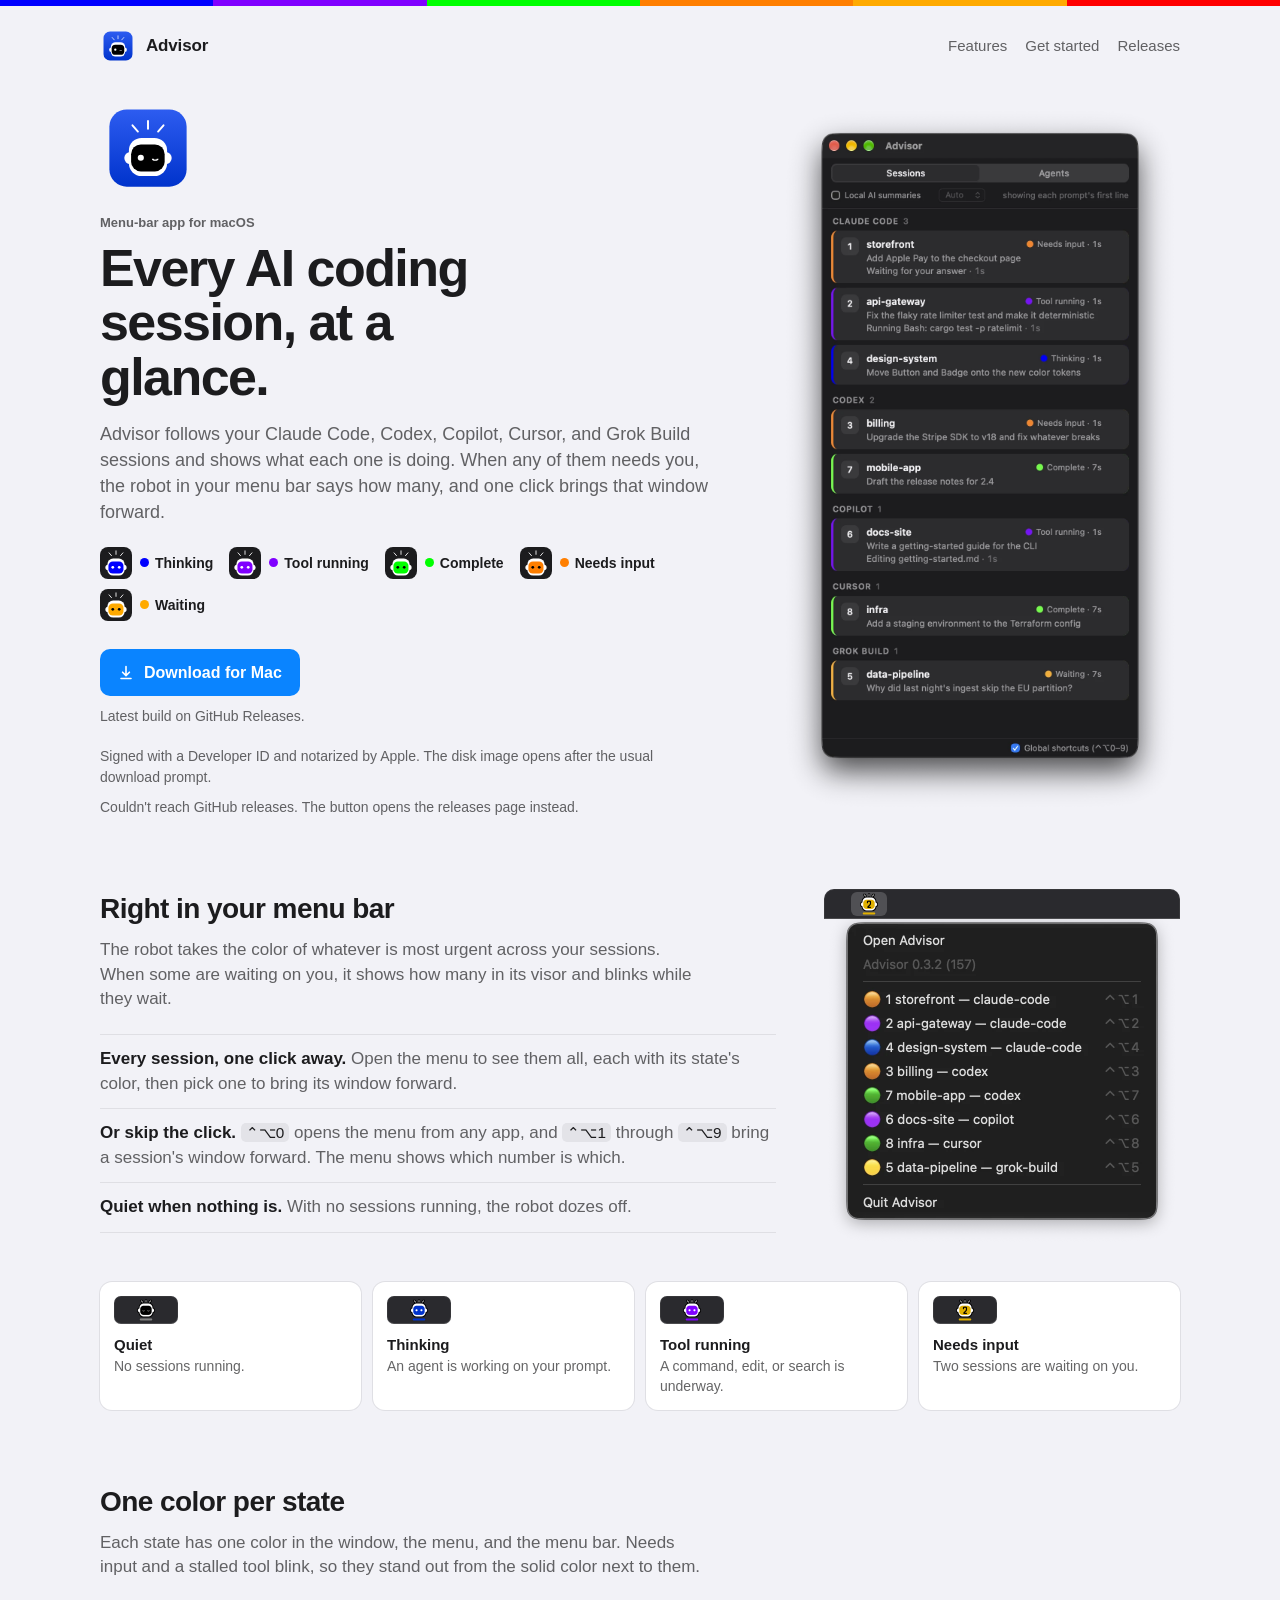
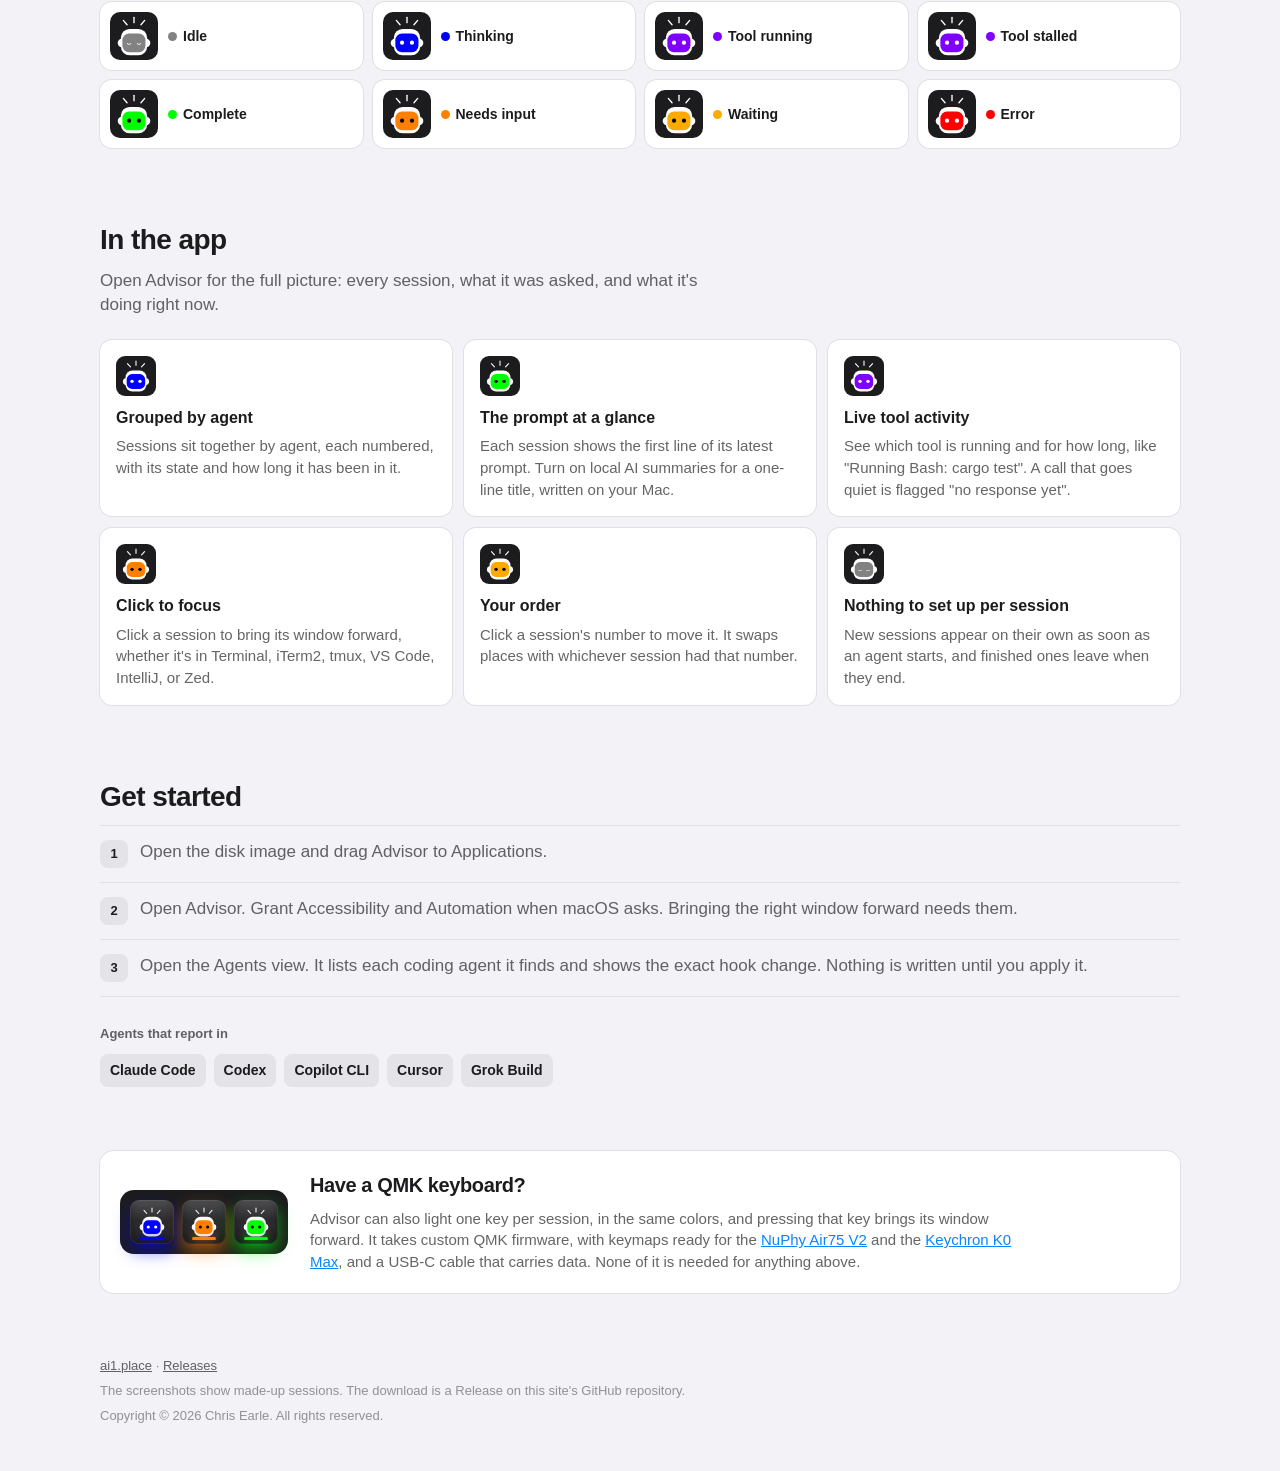
==== advisor/index.html @ d96a09c1 "Give Advisor its own pages and add an ai1.place homepage Advisor moves to /advisor/ with its own sty" ====
<!DOCTYPE html>
<html lang="en">
<head>
  <meta charset="utf-8">
  <meta name="viewport" content="width=device-width, initial-scale=1">
  <title>Advisor: Every AI coding session, at a glance</title>
  <meta name="description" content="Advisor is a menu-bar app for macOS that shows what each Claude Code, Codex, Copilot, Cursor, and Grok Build session is doing, and which ones need you.">
  <meta property="og:site_name" content="Advisor">
  <meta property="og:type" content="website">
  <meta property="og:url" content="https://ai1.place/advisor/">
  <meta property="og:title" content="Every AI coding session, at a glance">
  <meta property="og:description" content="Advisor is a menu-bar app for macOS that shows what each Claude Code, Codex, Copilot, Cursor, and Grok Build session is doing, and which ones need you.">
  <meta property="og:image" content="https://ai1.place/advisor/images/og.png">
  <meta property="og:image:type" content="image/png">
  <meta property="og:image:width" content="1200">
  <meta property="og:image:height" content="1200">
  <meta property="og:image:alt" content="Advisor app icon">
  <meta name="theme-color" content="#f2f2f7" media="(prefers-color-scheme: light)">
  <meta name="theme-color" content="#1c1c1e" media="(prefers-color-scheme: dark)">
  <link rel="icon" href="/advisor/images/app-icon.svg" type="image/svg+xml">
  <link rel="apple-touch-icon" href="/advisor/images/apple-touch-icon.png">
  <link rel="stylesheet" href="/advisor/style.css">
</head>
<body>
  <div class="leds" aria-hidden="true">
    <span style="background:#0000FF"></span>
    <span style="background:#8000FF"></span>
    <span style="background:#00FF00"></span>
    <span style="background:#FF7F00"></span>
    <span style="background:#FFAA00"></span>
    <span style="background:#FF0000"></span>
  </div>

  <div class="wrap">
    <header>
      <a class="brand" href="/advisor/">
        <img src="/advisor/images/app-icon.svg" width="36" height="36" alt="">
        Advisor
      </a>
      <nav aria-label="Advisor">
        <a href="#features">Features</a>
        <a href="#get-started">Get started</a>
        <a href="https://github.com/ai1place/ai1place.github.io/releases">Releases</a>
      </nav>
    </header>

    <main>
      <div class="hero">
        <div>
          <img class="hero-icon" src="/advisor/images/app-icon.svg" width="96" height="96" alt="">
          <p class="eyebrow">Menu-bar app for macOS</p>
          <h1>Every AI coding session, at a glance.</h1>
          <p class="lede">Advisor follows your Claude Code, Codex, Copilot, Cursor, and Grok Build sessions and shows what each one is doing. When any of them needs you, the robot in your menu bar says how many, and one click brings that window forward.</p>

          <ul class="hero-states" aria-label="Session states">
            <li><span class="face"><img src="/advisor/images/mood-working.svg" alt=""></span><span class="state-name"><i class="dot" style="--led:#0000FF"></i>Thinking</span></li>
            <li><span class="face"><img src="/advisor/images/mood-tool.svg" alt=""></span><span class="state-name"><i class="dot" style="--led:#8000FF"></i>Tool running</span></li>
            <li><span class="face"><img src="/advisor/images/mood-done.svg" alt=""></span><span class="state-name"><i class="dot" style="--led:#00FF00"></i>Complete</span></li>
            <li><span class="face"><img src="/advisor/images/mood-question.svg" alt=""></span><span class="state-name"><i class="dot blinking" style="--led:#FF7F00"></i>Needs input</span></li>
            <li><span class="face"><img src="/advisor/images/mood-waiting.svg" alt=""></span><span class="state-name"><i class="dot" style="--led:#FFAA00"></i>Waiting</span></li>
          </ul>

          <div class="download">
            <a class="download-button" id="download" href="https://github.com/ai1place/ai1place.github.io/releases">
              <svg viewBox="0 0 16 16" aria-hidden="true">
                <path d="M8 1.5v8.2M4.6 7.2 8 10.6l3.4-3.4M3 13.5h10" fill="none" stroke="currentColor" stroke-width="1.6" stroke-linecap="round" stroke-linejoin="round"/>
              </svg>
              Download for Mac
            </a>
            <p class="download-meta" id="download-meta">Latest build on GitHub Releases.</p>
            <p class="download-file" id="download-file"></p>
            <p class="download-links">
              <a id="checksum" href="https://github.com/ai1place/ai1place.github.io/releases" hidden>SHA-256</a>
              <a id="notes" href="https://github.com/ai1place/ai1place.github.io/releases" hidden>Release notes</a>
              <a id="intel" href="https://github.com/ai1place/ai1place.github.io/releases" hidden>Intel Mac</a>
              <a id="windows" href="https://github.com/ai1place/ai1place.github.io/releases" hidden>Windows</a>
            </p>
            <code class="digest" id="digest" hidden></code>
            <p class="note">Signed with a Developer ID and notarized by Apple. The disk image opens after the usual download prompt.</p>
            <p class="note sr-only" id="download-status" role="status">Loading the latest macOS release.</p>
            <noscript>
              <p class="note">JavaScript fills in the latest disk image from this site's GitHub Releases. The button above opens that page directly.</p>
            </noscript>
          </div>
        </div>

        <figure class="window-shot">
          <img src="/advisor/images/window.webp" width="532" height="942"
            alt="The Advisor window listing eight sessions grouped by agent. Claude Code: storefront needs input, waiting for your answer; api-gateway is running cargo test; design-system is thinking. Codex: billing needs input and mobile-app is complete. Copilot: docs-site is editing getting-started.md. Cursor: infra is complete. Grok Build: data-pipeline is waiting.">
        </figure>
      </div>

      <section id="menu-bar" aria-labelledby="menu-bar-title">
        <div class="split">
          <div>
            <h2 id="menu-bar-title">Right in your menu bar</h2>
            <p class="section-lede">The robot takes the color of whatever is most urgent across your sessions. When some are waiting on you, it shows how many in its visor and blinks while they wait.</p>
            <ul class="points">
              <li><strong>Every session, one click away.</strong> Open the menu to see them all, each with its state's color, then pick one to bring its window forward.</li>
              <li><strong>Or skip the click.</strong> <kbd>⌃⌥0</kbd> opens the menu from any app, and <kbd>⌃⌥1</kbd> through <kbd>⌃⌥9</kbd> bring a session's window forward. The menu shows which number is which.</li>
              <li><strong>Quiet when nothing is.</strong> With no sessions running, the robot dozes off.</li>
            </ul>
          </div>

          <figure class="menu-shot">
            <div class="menubar" aria-hidden="true">
              <span class="menubar-item"><img src="/advisor/images/tray-attention.png" width="22" height="22" alt=""></span>
            </div>
            <img class="menu" src="/advisor/images/menu.webp" width="356" height="342"
              alt="Advisor's menu, under a robot showing 2 in its visor. It lists the eight sessions, each with a colored dot for its state and its keyboard shortcut, from Control-Option-1 to Control-Option-8.">
          </figure>
        </div>

        <ul class="moods">
          <li>
            <span class="menubar mini" aria-hidden="true"><img src="/advisor/images/tray-quiet.png" width="22" height="22" alt=""></span>
            <strong>Quiet</strong>No sessions running.
          </li>
          <li>
            <span class="menubar mini" aria-hidden="true"><img src="/advisor/images/tray-working.png" width="22" height="22" alt=""></span>
            <strong>Thinking</strong>An agent is working on your prompt.
          </li>
          <li>
            <span class="menubar mini" aria-hidden="true"><img src="/advisor/images/tray-tool.png" width="22" height="22" alt=""></span>
            <strong>Tool running</strong>A command, edit, or search is underway.
          </li>
          <li>
            <span class="menubar mini" aria-hidden="true"><img class="blinking" src="/advisor/images/tray-attention.png" width="22" height="22" alt=""></span>
            <strong>Needs input</strong>Two sessions are waiting on you.
          </li>
        </ul>
      </section>

      <section id="states" aria-labelledby="states-title">
        <h2 id="states-title">One color per state</h2>
        <p class="section-lede">Each state has one color in the window, the menu, and the menu bar. Needs input and a stalled tool blink, so they stand out from the solid color next to them.</p>
        <ul class="states">
          <li class="state">
            <span class="face"><img src="/advisor/images/mood-idle.svg" alt=""></span>
            <span class="state-name"><i class="dot" style="--led:#828282"></i>Idle</span>
          </li>
          <li class="state">
            <span class="face"><img src="/advisor/images/mood-working.svg" alt=""></span>
            <span class="state-name"><i class="dot" style="--led:#0000FF"></i>Thinking</span>
          </li>
          <li class="state">
            <span class="face"><img src="/advisor/images/mood-tool.svg" alt=""></span>
            <span class="state-name"><i class="dot" style="--led:#8000FF"></i>Tool running</span>
          </li>
          <li class="state">
            <span class="face"><img src="/advisor/images/mood-tool.svg" alt=""></span>
            <span class="state-name"><i class="dot blinking" style="--led:#8000FF"></i>Tool stalled</span>
          </li>
          <li class="state">
            <span class="face"><img src="/advisor/images/mood-done.svg" alt=""></span>
            <span class="state-name"><i class="dot" style="--led:#00FF00"></i>Complete</span>
          </li>
          <li class="state">
            <span class="face"><img src="/advisor/images/mood-question.svg" alt=""></span>
            <span class="state-name"><i class="dot blinking" style="--led:#FF7F00"></i>Needs input</span>
          </li>
          <li class="state">
            <span class="face"><img src="/advisor/images/mood-waiting.svg" alt=""></span>
            <span class="state-name"><i class="dot" style="--led:#FFAA00"></i>Waiting</span>
          </li>
          <li class="state">
            <span class="face"><img src="/advisor/images/mood-error.svg" alt=""></span>
            <span class="state-name"><i class="dot" style="--led:#FF0000"></i>Error</span>
          </li>
        </ul>
      </section>

      <section id="features" aria-labelledby="features-title">
        <h2 id="features-title">In the app</h2>
        <p class="section-lede">Open Advisor for the full picture: every session, what it was asked, and what it's doing right now.</p>
        <div class="facts">
          <article>
            <span class="face"><img src="/advisor/images/mood-working.svg" alt=""></span>
            <h3>Grouped by agent</h3>
            <p>Sessions sit together by agent, each numbered, with its state and how long it has been in it.</p>
          </article>
          <article>
            <span class="face"><img src="/advisor/images/mood-done.svg" alt=""></span>
            <h3>The prompt at a glance</h3>
            <p>Each session shows the first line of its latest prompt. Turn on local AI summaries for a one-line title, written on your Mac.</p>
          </article>
          <article>
            <span class="face"><img src="/advisor/images/mood-tool.svg" alt=""></span>
            <h3>Live tool activity</h3>
            <p>See which tool is running and for how long, like "Running Bash: cargo test". A call that goes quiet is flagged "no response yet".</p>
          </article>
          <article>
            <span class="face"><img src="/advisor/images/mood-question.svg" alt=""></span>
            <h3>Click to focus</h3>
            <p>Click a session to bring its window forward, whether it's in Terminal, iTerm2, tmux, VS Code, IntelliJ, or Zed.</p>
          </article>
          <article>
            <span class="face"><img src="/advisor/images/mood-waiting.svg" alt=""></span>
            <h3>Your order</h3>
            <p>Click a session's number to move it. It swaps places with whichever session had that number.</p>
          </article>
          <article>
            <span class="face"><img src="/advisor/images/mood-idle.svg" alt=""></span>
            <h3>Nothing to set up per session</h3>
            <p>New sessions appear on their own as soon as an agent starts, and finished ones leave when they end.</p>
          </article>
        </div>
      </section>

      <section id="get-started" aria-labelledby="get-started-title">
        <h2 id="get-started-title">Get started</h2>
        <ol class="steps">
          <li>Open the disk image and drag Advisor to Applications.</li>
          <li>Open Advisor. Grant Accessibility and Automation when macOS asks. Bringing the right window forward needs them.</li>
          <li>Open the Agents view. It lists each coding agent it finds and shows the exact hook change. Nothing is written until you apply it.</li>
        </ol>

        <h3 class="agents-title">Agents that report in</h3>
        <ul class="agents">
          <li>Claude Code</li>
          <li>Codex</li>
          <li>Copilot CLI</li>
          <li>Cursor</li>
          <li>Grok Build</li>
        </ul>
      </section>

      <aside class="keyboard" aria-labelledby="keyboard-title">
        <div class="keys" aria-hidden="true">
          <div class="cap" style="--led:#0000FF"><img src="/advisor/images/mood-working.svg" alt=""><i class="led"></i></div>
          <div class="cap" style="--led:#FF7F00"><img src="/advisor/images/mood-question.svg" alt=""><i class="led blinking"></i></div>
          <div class="cap" style="--led:#00FF00"><img src="/advisor/images/mood-done.svg" alt=""><i class="led"></i></div>
        </div>
        <div>
          <h2 id="keyboard-title">Have a QMK keyboard?</h2>
          <p>Advisor can also light one key per session, in the same colors, and pressing that key brings its window forward. It takes custom QMK firmware, with keymaps ready for the <a href="https://nuphy.com/products/air75-v2">NuPhy Air75 V2</a> and the <a href="https://www.keychron.com/products/keychron-k0-max-qmk-wireless-custom-number-pad">Keychron K0 Max</a>, and a USB-C cable that carries data. None of it is needed for anything above.</p>
        </div>
      </aside>
    </main>

    <footer>
      <p><a href="/">ai1.place</a> · <a href="https://github.com/ai1place/ai1place.github.io/releases">Releases</a></p>
      <p>The screenshots show made-up sessions. The download is a Release on this site's GitHub repository.</p>
      <p>Copyright © 2026 Chris Earle. All rights reserved.</p>
    </footer>
  </div>

  <script type="module" src="/advisor/download.js"></script>
</body>
</html>
---- advisor/style.css ----
/* Advisor pages. Same system as /style.css and /love-lock/style.css, with Advisor's blue. */

:root {
  color-scheme: light dark;
  font-family: -apple-system, BlinkMacSystemFont, "Segoe UI", sans-serif;
  --bg: light-dark(#f2f2f7, #1c1c1e);
  --card: light-dark(#ffffff, #2c2c2e);
  --text: light-dark(#1c1c1e, #f2f2f7);
  --muted: light-dark(rgba(28, 28, 30, 0.68), rgba(242, 242, 247, 0.68));
  --faint: light-dark(rgba(28, 28, 30, 0.45), rgba(242, 242, 247, 0.45));
  --badge: light-dark(#e3e3e8, #3a3a3c);
  --line: light-dark(rgba(0, 0, 0, 0.08), rgba(255, 255, 255, 0.08));
  --blue: #0a84ff;
  --stalled: #8000ff;
  --shadow: light-dark(rgba(0, 0, 0, 0.12), rgba(0, 0, 0, 0.45));
}

* {
  box-sizing: border-box;
}

html {
  background: var(--bg);
}

body {
  margin: 0;
  background: var(--bg);
  color: var(--text);
  font-size: 17px;
  line-height: 1.45;
}

img {
  display: block;
  max-width: 100%;
}

a {
  color: var(--blue);
}

a:visited {
  color: var(--blue);
}

:focus-visible {
  outline: 2px solid var(--blue);
  outline-offset: 3px;
}

.leds {
  display: flex;
  height: 6px;
}

.leds span {
  flex: 1;
}

.wrap {
  width: min(1080px, calc(100% - 40px));
  margin: 0 auto;
}

header {
  display: flex;
  align-items: center;
  justify-content: space-between;
  padding: 22px 0 8px;
}

.brand,
.brand:visited {
  display: flex;
  align-items: center;
  gap: 10px;
  color: var(--text);
  text-decoration: none;
  font-weight: 600;
  font-size: 17px;
  letter-spacing: -0.01em;
}

.brand img {
  width: 36px;
  height: 36px;
}

header nav {
  display: flex;
  gap: 18px;
}

header nav a,
header nav a:visited {
  color: var(--muted);
  text-decoration: none;
  font-size: 15px;
}

header nav a:hover {
  color: var(--text);
}

.hero {
  display: grid;
  grid-template-columns: minmax(0, 1fr) minmax(0, 400px);
  gap: 48px;
  align-items: center;
  padding: 28px 0 64px;
}

.hero-icon {
  width: 96px;
  height: 96px;
  margin-bottom: 18px;
}

.eyebrow {
  margin: 0 0 8px;
  color: var(--muted);
  font-size: 13px;
  font-weight: 600;
}

h1 {
  margin: 0;
  font-size: clamp(36px, 5vw, 52px);
  line-height: 1.05;
  letter-spacing: -0.03em;
  font-weight: 700;
  max-width: 14ch;
}

.lede {
  margin: 16px 0 0;
  max-width: 38rem;
  color: var(--muted);
  font-size: 18px;
}

.download {
  margin-top: 28px;
}

.download-button {
  display: inline-flex;
  align-items: center;
  gap: 10px;
  padding: 12px 18px;
  border-radius: 10px;
  background: var(--blue);
  color: #fff;
  text-decoration: none;
  font-weight: 600;
  font-size: 16px;
}

.download-button:visited {
  color: #fff;
}

.download-button:hover {
  background: #0077ed;
}

.download-button svg {
  width: 16px;
  height: 16px;
}

.download-meta,
.download-file,
.download-links,
.note {
  margin: 10px 0 0;
  color: var(--muted);
  font-size: 14px;
}

.download-file {
  font-variant-numeric: tabular-nums;
  overflow-wrap: anywhere;
}

.download-file:empty,
.digest:empty {
  display: none;
  margin: 0;
}

.download-links {
  display: flex;
  flex-wrap: wrap;
  gap: 8px 16px;
}

.download-links a[hidden] {
  display: none !important;
}

.digest {
  display: block;
  margin-top: 8px;
  max-width: 100%;
  color: var(--faint);
  font-family: ui-monospace, SFMono-Regular, Menlo, monospace;
  font-size: 12px;
  overflow-wrap: anywhere;
}

.note {
  max-width: 38rem;
}

.sr-only {
  position: absolute;
  width: 1px;
  height: 1px;
  padding: 0;
  margin: -1px;
  overflow: hidden;
  clip: rect(0, 0, 0, 0);
  white-space: nowrap;
  border: 0;
}

/* The window screenshot carries its own chrome and shadow. */
.window-shot {
  margin: 0;
}

.window-shot img {
  width: 100%;
  height: auto;
}

.hero-states {
  display: flex;
  flex-wrap: wrap;
  gap: 10px 16px;
  margin: 22px 0 0;
  padding: 0;
  list-style: none;
}

.hero-states li {
  display: flex;
  align-items: center;
  gap: 8px;
}

.hero-states .face {
  width: 32px;
  height: 32px;
  border-radius: 8px;
}

.hero-states .face img {
  width: 26px;
  height: 26px;
}

.cap {
  position: relative;
  width: 52px;
  height: 52px;
  border-radius: 9px;
  background:
    linear-gradient(180deg, rgba(255, 255, 255, 0.16), rgba(255, 255, 255, 0) 46%),
    #2c2c2e;
  box-shadow:
    inset 0 0 0 1px rgba(255, 255, 255, 0.08),
    inset 0 -7px 10px rgba(0, 0, 0, 0.4),
    0 8px 16px color-mix(in srgb, var(--led) 50%, transparent);
  display: grid;
  place-items: center;
}

.cap img {
  width: 36px;
  height: 36px;
}

.cap .led {
  position: absolute;
  left: 12px;
  right: 12px;
  bottom: 5px;
  height: 3px;
  border-radius: 2px;
  background: var(--led);
  box-shadow: 0 0 8px var(--led);
}

section {
  padding: 8px 0 64px;
}

/* Menu bar */

.split {
  display: grid;
  grid-template-columns: minmax(0, 1fr) minmax(0, 356px);
  gap: 48px;
  align-items: start;
}

.points {
  margin: 0;
  padding: 0;
  list-style: none;
}

.points li {
  padding: 12px 0;
  border-top: 1px solid var(--line);
  color: var(--muted);
}

.points li:last-child {
  border-bottom: 1px solid var(--line);
}

.points strong {
  color: var(--text);
}

kbd {
  padding: 1px 5px;
  border-radius: 5px;
  background: var(--badge);
  color: var(--text);
  font-family: inherit;
  font-size: 0.9em;
  white-space: nowrap;
}

/* A drawn menu bar, holding the app's own tray icon, above a screenshot of the menu alone. The
   menu.webp numbers come from screenshots.sh: the shot is 356pt wide, the icon's center is 45pt in,
   and the menu starts 19.5pt below the shot's top edge (the rest is its shadow). */
.menu-shot {
  position: relative;
  margin: 0;
  width: 100%;
  max-width: 356px;
}

.menubar {
  position: relative;
  height: 30px;
  border-radius: 10px 10px 0 0;
  background: #2a2a2e;
  box-shadow:
    inset 0 0 0 1px rgba(255, 255, 255, 0.06),
    inset 0 -1px 0 rgba(255, 255, 255, 0.1);
}

.menubar-item {
  position: absolute;
  top: 3px;
  left: calc(45 / 356 * 100% - 18px);
  display: grid;
  place-items: center;
  width: 36px;
  height: 24px;
  border-radius: 6px;
  background: rgba(255, 255, 255, 0.18);
}

.menubar img {
  width: 22px;
  height: 22px;
}

.menu-shot .menu {
  width: 100%;
  height: auto;
  margin-top: calc(-19.5 / 356 * 100% + 4px);
}

.moods {
  display: grid;
  grid-template-columns: repeat(4, minmax(0, 1fr));
  gap: 12px;
  margin: 36px 0 0;
  padding: 0;
  list-style: none;
}

.moods li {
  padding: 14px;
  border-radius: 12px;
  background: var(--card);
  box-shadow: 0 0 0 1px var(--line);
  color: var(--muted);
  font-size: 14px;
}

.moods strong {
  display: block;
  color: var(--text);
  font-size: 15px;
}

.menubar.mini {
  display: grid;
  place-items: center;
  width: 64px;
  height: 28px;
  margin-bottom: 10px;
  border-radius: 7px;
}

.menubar img.blinking {
  animation: dim 1s step-end infinite;
}

@keyframes dim {
  50% {
    opacity: 0.45;
  }
}

h2 {
  margin: 0 0 8px;
  font-size: 28px;
  letter-spacing: -0.02em;
  font-weight: 700;
}

.section-lede {
  margin: 0 0 22px;
  max-width: 38rem;
  color: var(--muted);
}

.states {
  display: grid;
  grid-template-columns: repeat(4, minmax(0, 1fr));
  gap: 10px;
  margin: 0;
  padding: 0;
  list-style: none;
}

.state {
  display: flex;
  align-items: center;
  gap: 10px;
  min-width: 0;
  padding: 10px;
  border-radius: 12px;
  background: var(--card);
  box-shadow: 0 0 0 1px var(--line);
}

.face {
  display: grid;
  place-items: center;
  width: 48px;
  height: 48px;
  flex: none;
  border-radius: 10px;
  background: #1c1c1e;
}

.face img {
  width: 40px;
  height: 40px;
}

.state-name {
  display: flex;
  align-items: center;
  gap: 6px;
  min-width: 0;
  font-size: 14px;
  font-weight: 600;
}

.dot {
  width: 9px;
  height: 9px;
  flex: none;
  border-radius: 50%;
  background: var(--led);
}

.dot.blinking,
.led.blinking {
  animation: blink 1s step-end infinite;
}

@keyframes blink {
  50% {
    opacity: 0.15;
  }
}

.facts {
  display: grid;
  grid-template-columns: repeat(3, minmax(0, 1fr));
  gap: 12px;
}

.facts article {
  padding: 16px;
  border-radius: 12px;
  background: var(--card);
  box-shadow: 0 0 0 1px var(--line);
}

.facts .face {
  width: 40px;
  height: 40px;
  margin-bottom: 10px;
  border-radius: 9px;
}

.facts .face img {
  width: 32px;
  height: 32px;
}

.facts h3 {
  margin: 0 0 6px;
  font-size: 16px;
}

.facts p {
  margin: 0;
  color: var(--muted);
  font-size: 15px;
}

.steps {
  margin: 0;
  padding: 0;
  list-style: none;
  counter-reset: step;
}

.steps li {
  display: grid;
  grid-template-columns: 28px 1fr;
  gap: 12px;
  align-items: start;
  padding: 14px 0;
  border-top: 1px solid var(--line);
  color: var(--muted);
}

.steps li:last-child {
  border-bottom: 1px solid var(--line);
}

.steps li::before {
  counter-increment: step;
  content: counter(step);
  width: 28px;
  height: 28px;
  border-radius: 8px;
  background: var(--badge);
  color: var(--text);
  font-size: 13px;
  font-weight: 600;
  font-variant-numeric: tabular-nums;
  display: grid;
  place-items: center;
}

h3.agents-title {
  margin: 28px 0 0;
  color: var(--muted);
  font-size: 13px;
  font-weight: 600;
}

.agents {
  display: flex;
  flex-wrap: wrap;
  gap: 8px;
  margin: 10px 0 0;
  padding: 0;
  list-style: none;
}

.agents li {
  padding: 6px 10px;
  border-radius: 8px;
  background: var(--badge);
  font-size: 14px;
  font-weight: 600;
}

/* The keyboard is an aside: most people won't flash a board. */
.keyboard {
  display: grid;
  grid-template-columns: auto minmax(0, 1fr);
  gap: 22px;
  align-items: center;
  margin: 0 0 56px;
  padding: 20px;
  border-radius: 14px;
  background: var(--card);
  box-shadow: 0 0 0 1px var(--line);
}

.keyboard h2 {
  font-size: 20px;
}

.keyboard p {
  margin: 0;
  max-width: 44rem;
  color: var(--muted);
  font-size: 15px;
}

.keys {
  display: flex;
  gap: 8px;
  padding: 10px;
  border-radius: 14px;
  background: #1c1c1e;
}

.keys .cap {
  width: 44px;
  height: 44px;
}

.keys .cap img {
  width: 30px;
  height: 30px;
}

.keys .cap .led {
  left: 10px;
  right: 10px;
  bottom: 4px;
}

footer {
  padding: 8px 0 40px;
  color: var(--faint);
  font-size: 13px;
}

footer p {
  margin: 0 0 6px;
}

footer a,
footer a:visited {
  color: var(--muted);
}

@media (max-width: 860px) {
  .hero,
  .split {
    grid-template-columns: 1fr;
    gap: 28px;
  }

  .window-shot {
    width: min(100%, 380px);
    justify-self: center;
  }

  .menu-shot {
    justify-self: center;
  }

  .states,
  .facts,
  .moods {
    grid-template-columns: 1fr 1fr;
  }
}

@media (max-width: 560px) {
  .wrap {
    width: min(100% - 32px, 1080px);
  }

  .states,
  .facts {
    grid-template-columns: 1fr;
  }

  header nav {
    gap: 14px;
  }

  .keyboard {
    grid-template-columns: 1fr;
  }

  .keys {
    justify-self: start;
  }
}

@media (prefers-reduced-motion: reduce) {
  .dot.blinking,
  .led.blinking,
  .menubar img.blinking {
    animation: none;
  }
}
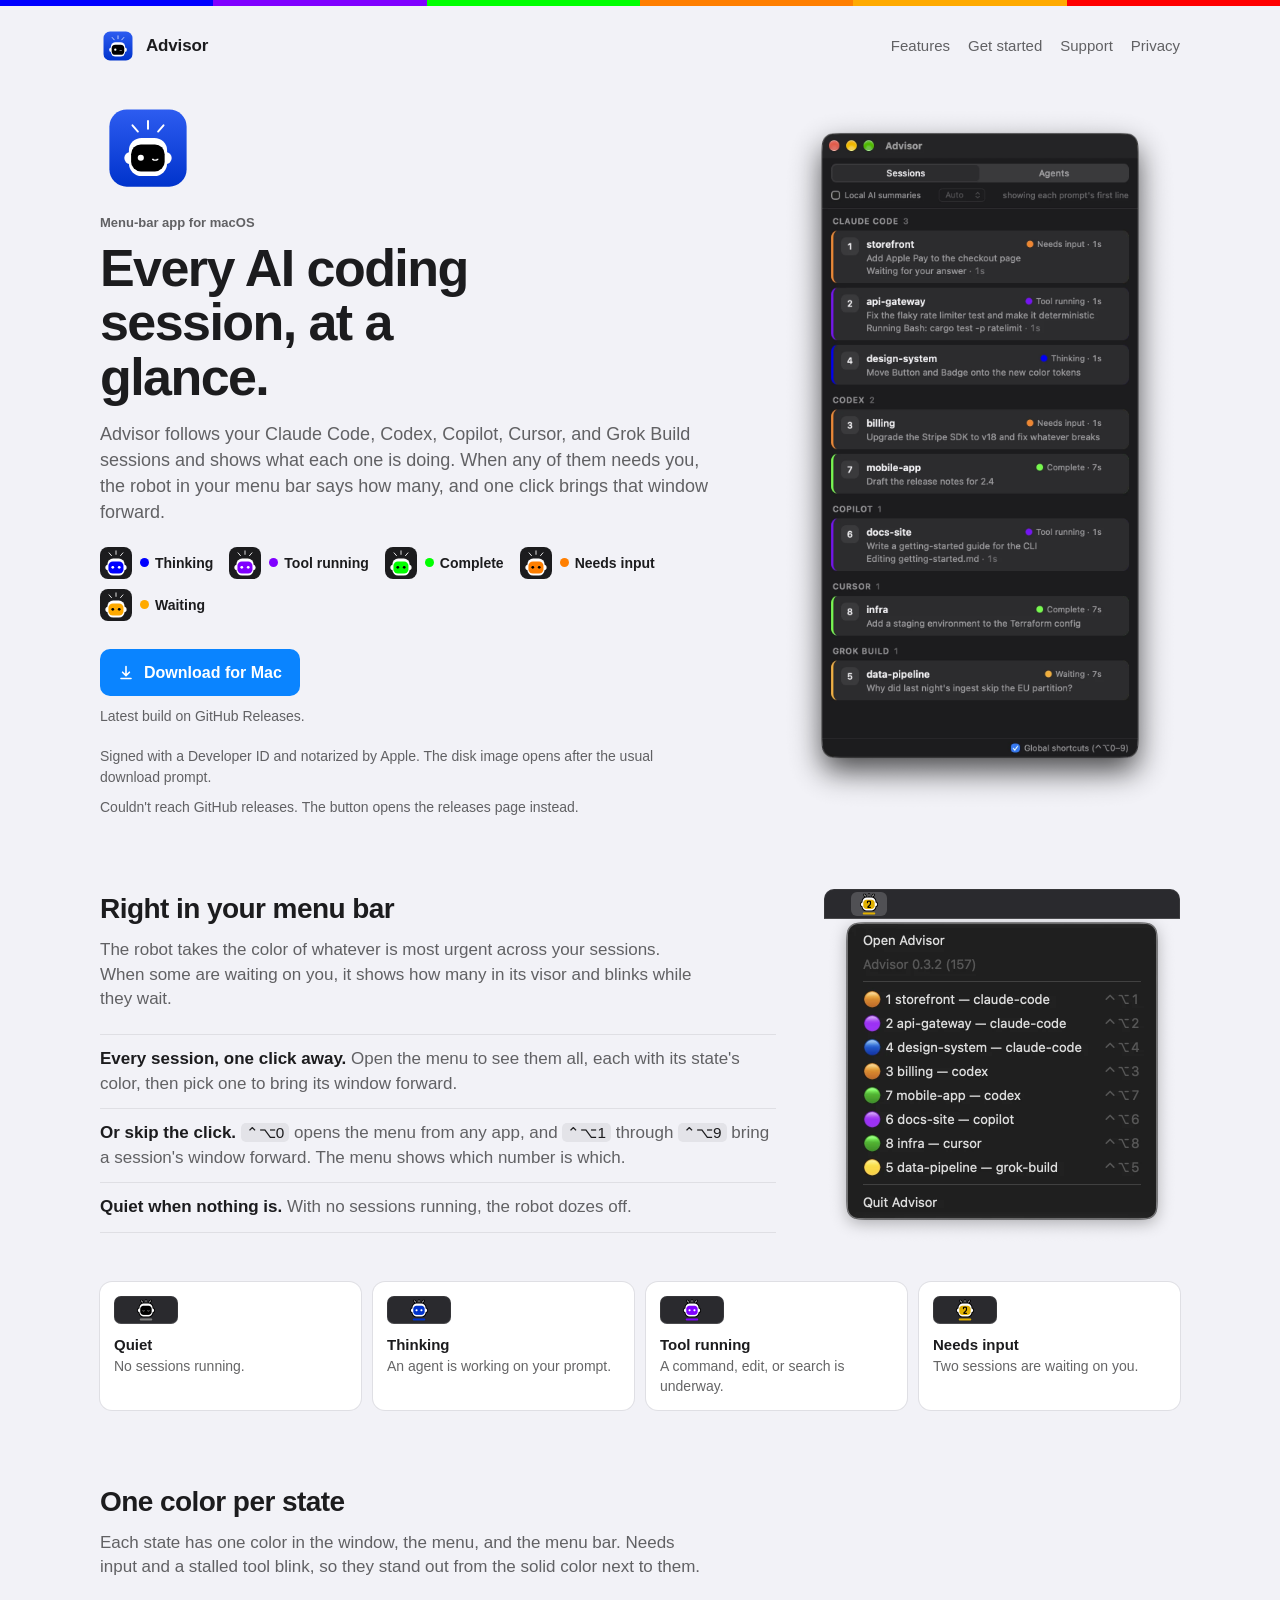
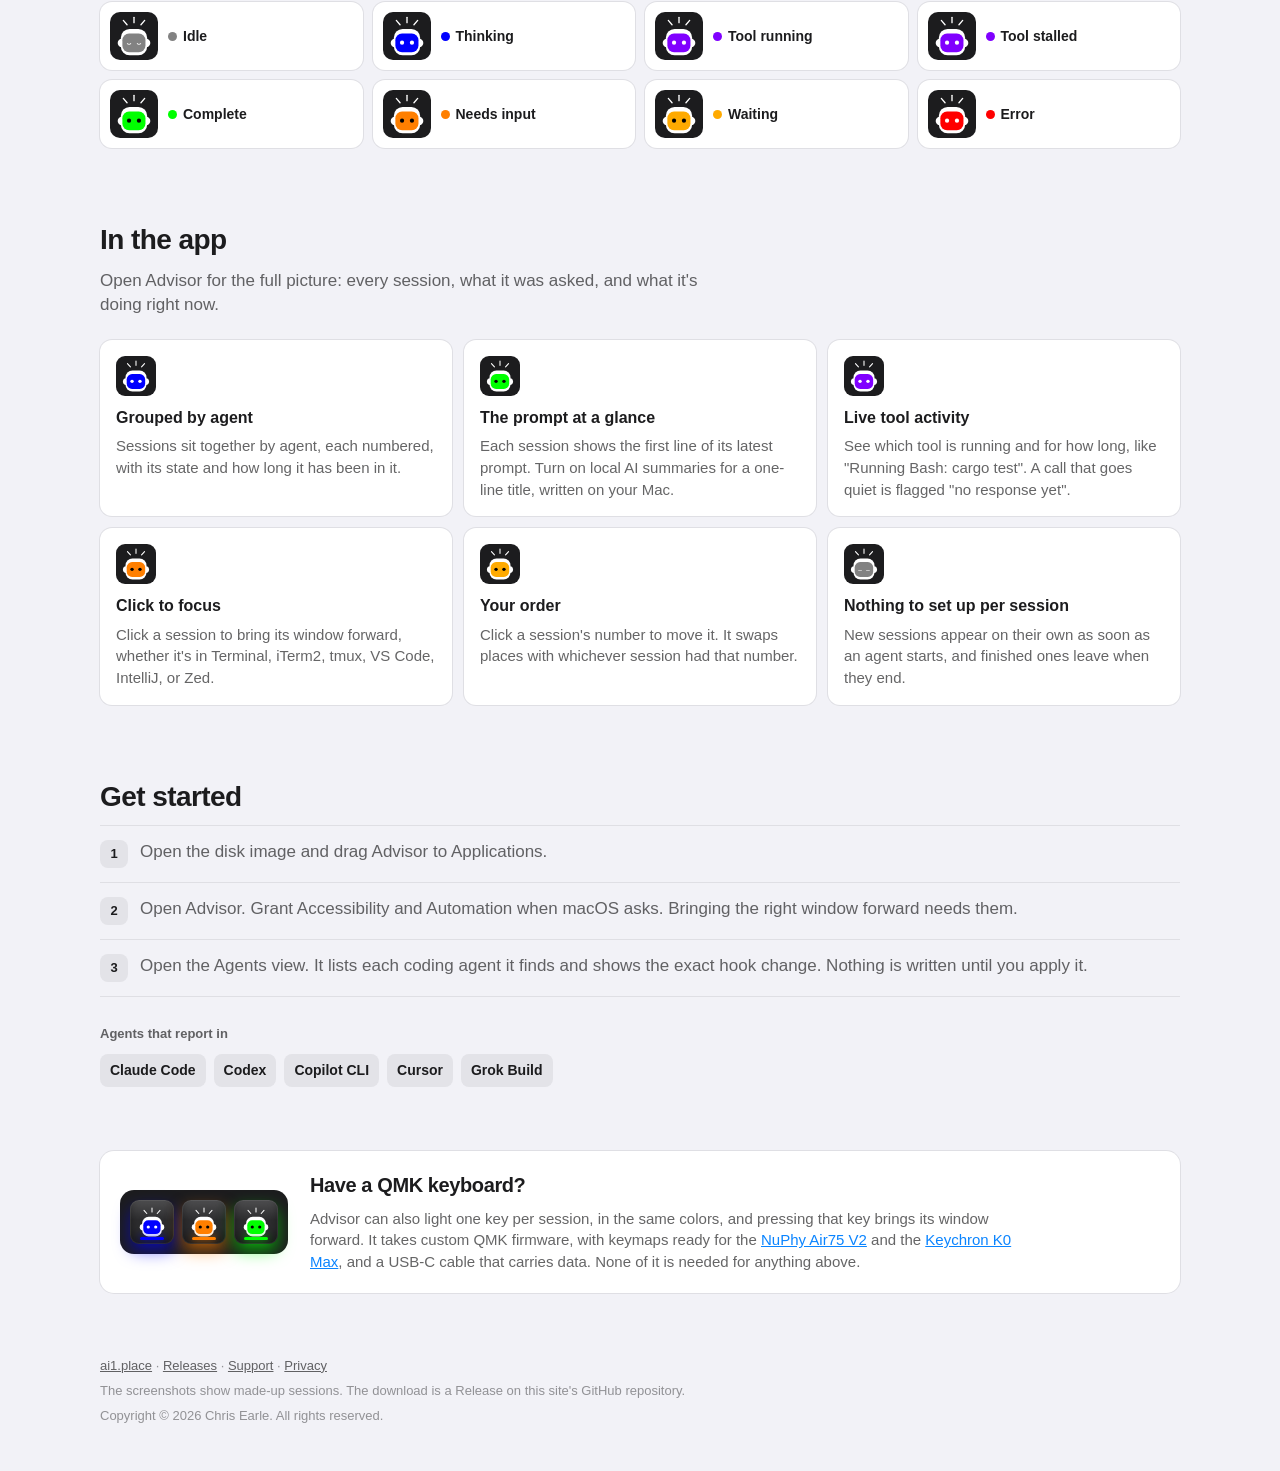
==== commit 2c5b7218: "Add Advisor support and privacy pages The Microsoft Store listing needs a privacy policy URL and a s" ====
--- a/advisor/index.html
+++ b/advisor/index.html
@@ -40,7 +40,8 @@
       <nav aria-label="Advisor">
         <a href="#features">Features</a>
         <a href="#get-started">Get started</a>
-        <a href="https://github.com/ai1place/ai1place.github.io/releases">Releases</a>
+        <a href="/advisor/support.html">Support</a>
+        <a href="/advisor/privacy.html">Privacy</a>
       </nav>
     </header>
 
@@ -239,7 +240,7 @@
     </main>
 
     <footer>
-      <p><a href="/">ai1.place</a> · <a href="https://github.com/ai1place/ai1place.github.io/releases">Releases</a></p>
+      <p><a href="/">ai1.place</a> · <a href="https://github.com/ai1place/ai1place.github.io/releases">Releases</a> · <a href="/advisor/support.html">Support</a> · <a href="/advisor/privacy.html">Privacy</a></p>
       <p>The screenshots show made-up sessions. The download is a Release on this site's GitHub repository.</p>
       <p>Copyright © 2026 Chris Earle. All rights reserved.</p>
     </footer>
--- a/advisor/style.css
+++ b/advisor/style.css
@@ -65,8 +65,10 @@
 
 header {
   display: flex;
+  flex-wrap: wrap;
   align-items: center;
   justify-content: space-between;
+  gap: 10px 24px;
   padding: 22px 0 8px;
 }
 
@@ -94,6 +96,7 @@
 
 header nav a,
 header nav a:visited {
+  white-space: nowrap;
   color: var(--muted);
   text-decoration: none;
   font-size: 15px;
@@ -643,6 +646,113 @@
   bottom: 4px;
 }
 
+/* Text pages (support, privacy). */
+
+.page {
+  max-width: 44rem;
+  padding: 28px 0 56px;
+}
+
+.page h1 {
+  max-width: none;
+  font-size: clamp(32px, 4.5vw, 44px);
+}
+
+.page .updated {
+  margin: 10px 0 28px;
+  color: var(--faint);
+  font-size: 14px;
+}
+
+.page h2 {
+  margin-top: 36px;
+  font-size: 22px;
+}
+
+.page p,
+.page li {
+  color: var(--muted);
+}
+
+.page strong {
+  color: var(--text);
+}
+
+.page ul {
+  padding-left: 1.2em;
+}
+
+.page li {
+  margin: 6px 0;
+}
+
+.page code {
+  font-size: 0.9em;
+  overflow-wrap: anywhere;
+}
+
+.summary {
+  margin: 0 0 20px;
+  padding: 18px 20px;
+  border-radius: 14px;
+  background: var(--card);
+}
+
+.summary p {
+  margin: 0;
+  color: var(--text);
+}
+
+.faq details {
+  border-top: 1px solid var(--line);
+}
+
+.faq details:last-child {
+  border-bottom: 1px solid var(--line);
+}
+
+.faq summary {
+  padding: 14px 0;
+  cursor: pointer;
+  color: var(--text);
+  font-weight: 600;
+}
+
+.faq details p,
+.faq details ol {
+  margin: 0 0 16px;
+}
+
+.page ol {
+  padding-left: 1.4em;
+}
+
+.contact {
+  display: inline-flex;
+  align-items: center;
+  gap: 10px;
+  margin-top: 6px;
+  padding: 12px 18px;
+  border-radius: 10px;
+  background: var(--blue);
+  color: #fff;
+  font-weight: 600;
+  text-decoration: none;
+}
+
+.contact:visited {
+  color: #fff;
+}
+
+.contact:hover {
+  background: #0070e0;
+}
+
+.contact svg {
+  width: 18px;
+  height: 18px;
+}
+
 footer {
   padding: 8px 0 40px;
   color: var(--faint);
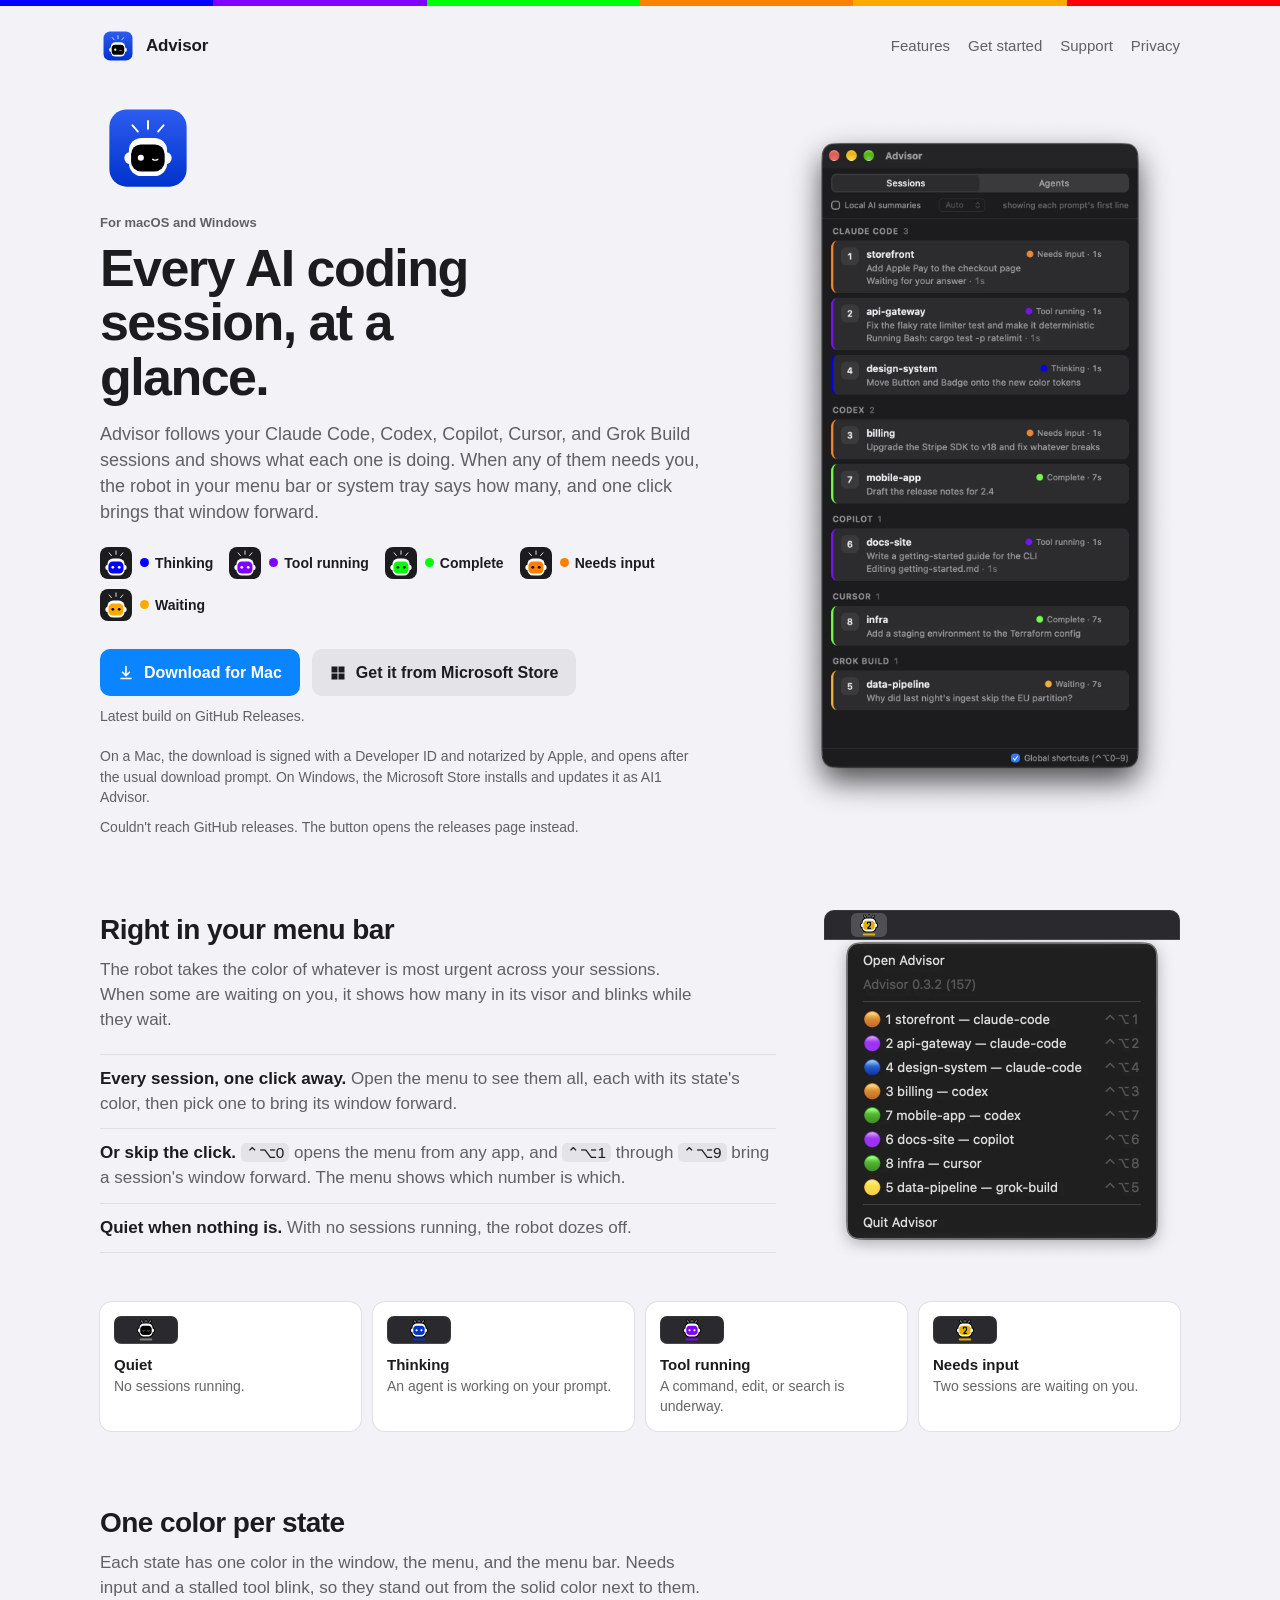
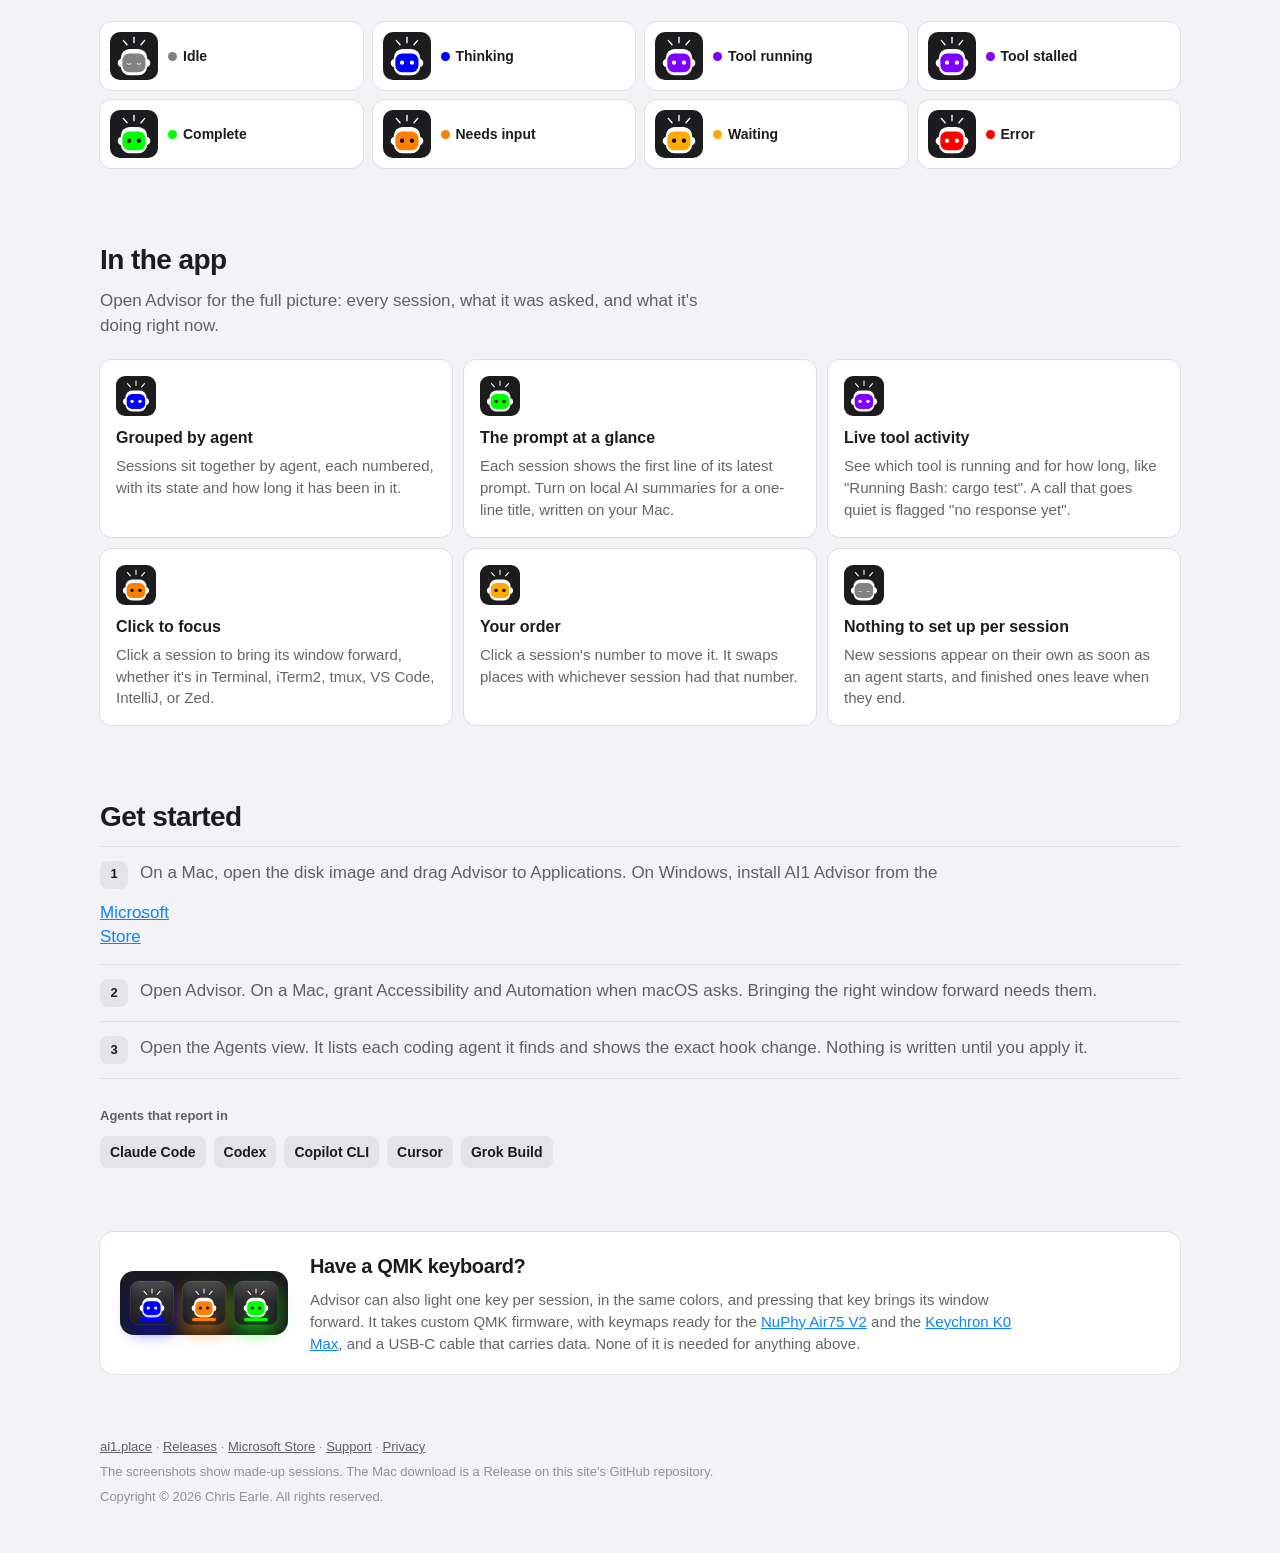
==== commit 90dba2ae: "Link to Microsoft Store for Advisor Add a Microsoft Store button beside the Mac download, and update" ====
--- a/advisor/index.html
+++ b/advisor/index.html
@@ -4,12 +4,12 @@
   <meta charset="utf-8">
   <meta name="viewport" content="width=device-width, initial-scale=1">
   <title>Advisor: Every AI coding session, at a glance</title>
-  <meta name="description" content="Advisor is a menu-bar app for macOS that shows what each Claude Code, Codex, Copilot, Cursor, and Grok Build session is doing, and which ones need you.">
+  <meta name="description" content="Advisor is an app for macOS and Windows that shows what each Claude Code, Codex, Copilot, Cursor, and Grok Build session is doing, and which ones need you.">
   <meta property="og:site_name" content="Advisor">
   <meta property="og:type" content="website">
   <meta property="og:url" content="https://ai1.place/advisor/">
   <meta property="og:title" content="Every AI coding session, at a glance">
-  <meta property="og:description" content="Advisor is a menu-bar app for macOS that shows what each Claude Code, Codex, Copilot, Cursor, and Grok Build session is doing, and which ones need you.">
+  <meta property="og:description" content="Advisor is an app for macOS and Windows that shows what each Claude Code, Codex, Copilot, Cursor, and Grok Build session is doing, and which ones need you.">
   <meta property="og:image" content="https://ai1.place/advisor/images/og.png">
   <meta property="og:image:type" content="image/png">
   <meta property="og:image:width" content="1200">
@@ -49,9 +49,9 @@
       <div class="hero">
         <div>
           <img class="hero-icon" src="/advisor/images/app-icon.svg" width="96" height="96" alt="">
-          <p class="eyebrow">Menu-bar app for macOS</p>
+          <p class="eyebrow">For macOS and Windows</p>
           <h1>Every AI coding session, at a glance.</h1>
-          <p class="lede">Advisor follows your Claude Code, Codex, Copilot, Cursor, and Grok Build sessions and shows what each one is doing. When any of them needs you, the robot in your menu bar says how many, and one click brings that window forward.</p>
+          <p class="lede">Advisor follows your Claude Code, Codex, Copilot, Cursor, and Grok Build sessions and shows what each one is doing. When any of them needs you, the robot in your menu bar or system tray says how many, and one click brings that window forward.</p>
 
           <ul class="hero-states" aria-label="Session states">
             <li><span class="face"><img src="/advisor/images/mood-working.svg" alt=""></span><span class="state-name"><i class="dot" style="--led:#0000FF"></i>Thinking</span></li>
@@ -62,22 +62,30 @@
           </ul>
 
           <div class="download">
-            <a class="download-button" id="download" href="https://github.com/ai1place/ai1place.github.io/releases">
-              <svg viewBox="0 0 16 16" aria-hidden="true">
-                <path d="M8 1.5v8.2M4.6 7.2 8 10.6l3.4-3.4M3 13.5h10" fill="none" stroke="currentColor" stroke-width="1.6" stroke-linecap="round" stroke-linejoin="round"/>
-              </svg>
-              Download for Mac
-            </a>
+            <div class="download-buttons">
+              <a class="download-button" id="download" href="https://github.com/ai1place/ai1place.github.io/releases">
+                <svg viewBox="0 0 16 16" aria-hidden="true">
+                  <path d="M8 1.5v8.2M4.6 7.2 8 10.6l3.4-3.4M3 13.5h10" fill="none" stroke="currentColor" stroke-width="1.6" stroke-linecap="round" stroke-linejoin="round"/>
+                </svg>
+                Download for Mac
+              </a>
+              <a class="download-button store-button" href="https://apps.microsoft.com/detail/9nsvgv1rtxbn?hl=en-US&amp;gl=US">
+                <svg viewBox="0 0 16 16" aria-hidden="true">
+                  <path d="M1.5 1.5h6v6h-6zM8.5 1.5h6v6h-6zM1.5 8.5h6v6h-6zM8.5 8.5h6v6h-6z" fill="currentColor"/>
+                </svg>
+                Get it from Microsoft Store
+              </a>
+            </div>
             <p class="download-meta" id="download-meta">Latest build on GitHub Releases.</p>
             <p class="download-file" id="download-file"></p>
             <p class="download-links">
               <a id="checksum" href="https://github.com/ai1place/ai1place.github.io/releases" hidden>SHA-256</a>
               <a id="notes" href="https://github.com/ai1place/ai1place.github.io/releases" hidden>Release notes</a>
               <a id="intel" href="https://github.com/ai1place/ai1place.github.io/releases" hidden>Intel Mac</a>
-              <a id="windows" href="https://github.com/ai1place/ai1place.github.io/releases" hidden>Windows</a>
+              <a id="windows" href="https://github.com/ai1place/ai1place.github.io/releases" hidden>Windows installer</a>
             </p>
             <code class="digest" id="digest" hidden></code>
-            <p class="note">Signed with a Developer ID and notarized by Apple. The disk image opens after the usual download prompt.</p>
+            <p class="note">On a Mac, the download is signed with a Developer ID and notarized by Apple, and opens after the usual download prompt. On Windows, the Microsoft Store installs and updates it as AI1 Advisor.</p>
             <p class="note sr-only" id="download-status" role="status">Loading the latest macOS release.</p>
             <noscript>
               <p class="note">JavaScript fills in the latest disk image from this site's GitHub Releases. The button above opens that page directly.</p>
@@ -211,8 +219,8 @@
       <section id="get-started" aria-labelledby="get-started-title">
         <h2 id="get-started-title">Get started</h2>
         <ol class="steps">
-          <li>Open the disk image and drag Advisor to Applications.</li>
-          <li>Open Advisor. Grant Accessibility and Automation when macOS asks. Bringing the right window forward needs them.</li>
+          <li>On a Mac, open the disk image and drag Advisor to Applications. On Windows, install AI1 Advisor from the <a href="https://apps.microsoft.com/detail/9nsvgv1rtxbn?hl=en-US&amp;gl=US">Microsoft Store</a>.</li>
+          <li>Open Advisor. On a Mac, grant Accessibility and Automation when macOS asks. Bringing the right window forward needs them.</li>
           <li>Open the Agents view. It lists each coding agent it finds and shows the exact hook change. Nothing is written until you apply it.</li>
         </ol>
 
@@ -240,8 +248,8 @@
     </main>
 
     <footer>
-      <p><a href="/">ai1.place</a> · <a href="https://github.com/ai1place/ai1place.github.io/releases">Releases</a> · <a href="/advisor/support.html">Support</a> · <a href="/advisor/privacy.html">Privacy</a></p>
-      <p>The screenshots show made-up sessions. The download is a Release on this site's GitHub repository.</p>
+      <p><a href="/">ai1.place</a> · <a href="https://github.com/ai1place/ai1place.github.io/releases">Releases</a> · <a href="https://apps.microsoft.com/detail/9nsvgv1rtxbn?hl=en-US&amp;gl=US">Microsoft Store</a> · <a href="/advisor/support.html">Support</a> · <a href="/advisor/privacy.html">Privacy</a></p>
+      <p>The screenshots show made-up sessions. The Mac download is a Release on this site's GitHub repository.</p>
       <p>Copyright © 2026 Chris Earle. All rights reserved.</p>
     </footer>
   </div>
--- a/advisor/style.css
+++ b/advisor/style.css
@@ -173,6 +173,22 @@
   height: 16px;
 }
 
+.download-buttons {
+  display: flex;
+  flex-wrap: wrap;
+  gap: 12px;
+}
+
+.store-button,
+.store-button:visited {
+  background: var(--badge);
+  color: var(--text);
+}
+
+.store-button:hover {
+  background: light-dark(#d6d6dc, #48484a);
+}
+
 .download-meta,
 .download-file,
 .download-links,
